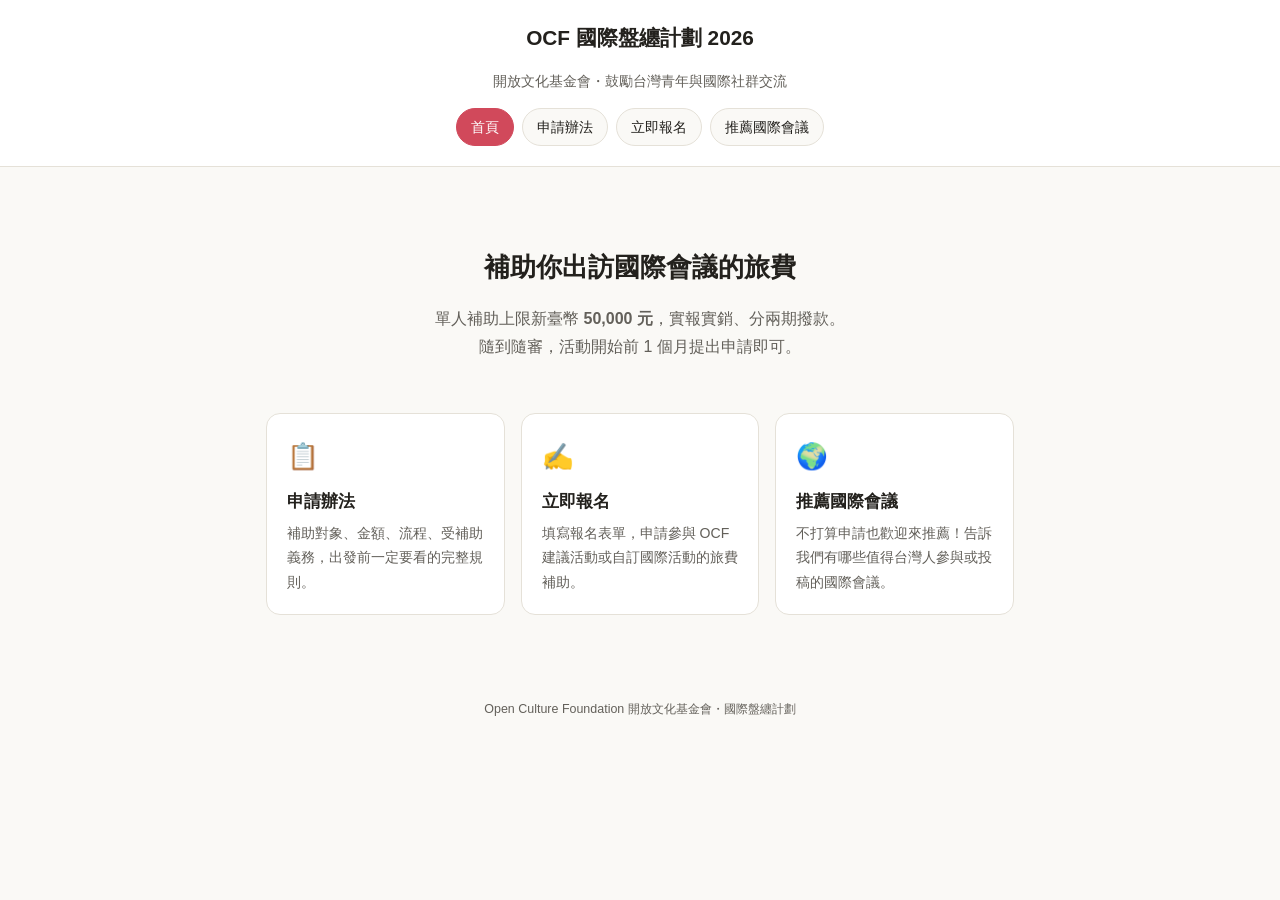
==== index.html @ a2ad6ebe "初版：國際盤纏計劃 2026 網站（首頁／申請辦法／報名／推薦）" ====
<!doctype html>
<html lang="zh-Hant">
<head>
<meta charset="utf-8" />
<meta name="viewport" content="width=device-width, initial-scale=1" />
<title>OCF 國際盤纏計劃 2026</title>
<link rel="stylesheet" href="style.css" />
</head>
<body>
  <header class="site-header">
    <h1>OCF 國際盤纏計劃 2026</h1>
    <p class="tagline">開放文化基金會・鼓勵台灣青年與國際社群交流</p>
    <nav class="site-nav">
      <a href="index.html" class="active">首頁</a>
      <a href="rules.html">申請辦法</a>
      <a href="apply.html">立即報名</a>
      <a href="recommend.html">推薦國際會議</a>
    </nav>
  </header>

  <main>
    <section class="hero">
      <h2>補助你出訪國際會議的旅費</h2>
      <p>單人補助上限新臺幣 <strong>50,000 元</strong>，實報實銷、分兩期撥款。<br />
      隨到隨審，活動開始前 1 個月提出申請即可。</p>
    </section>

    <div class="card-grid">
      <a class="card" href="rules.html">
        <div class="emoji">📋</div>
        <h3>申請辦法</h3>
        <p>補助對象、金額、流程、受補助義務，出發前一定要看的完整規則。</p>
      </a>
      <a class="card" href="apply.html">
        <div class="emoji">✍️</div>
        <h3>立即報名</h3>
        <p>填寫報名表單，申請參與 OCF 建議活動或自訂國際活動的旅費補助。</p>
      </a>
      <a class="card" href="recommend.html">
        <div class="emoji">🌍</div>
        <h3>推薦國際會議</h3>
        <p>不打算申請也歡迎來推薦！告訴我們有哪些值得台灣人參與或投稿的國際會議。</p>
      </a>
    </div>
  </main>

  <footer class="site-footer">
    Open Culture Foundation 開放文化基金會・國際盤纏計劃
  </footer>
</body>
</html>
---- style.css ----
:root {
  --bg: #faf9f6;
  --card-bg: #ffffff;
  --text: #23211d;
  --text-muted: #63605a;
  --accent: #d1495b;
  --accent-dark: #a8324a;
  --border: #e5e1d8;
  --max-width: 780px;
}

* {
  box-sizing: border-box;
}

body {
  margin: 0;
  background: var(--bg);
  color: var(--text);
  font-family: "Noto Sans TC", "PingFang TC", "Microsoft JhengHei", -apple-system, sans-serif;
  line-height: 1.75;
}

header.site-header {
  border-bottom: 1px solid var(--border);
  background: var(--card-bg);
  padding: 20px 16px;
  text-align: center;
}

header.site-header h1 {
  margin: 0 0 4px;
  font-size: 1.3rem;
}

header.site-header .tagline {
  color: var(--text-muted);
  font-size: 0.85rem;
}

nav.site-nav {
  display: flex;
  justify-content: center;
  gap: 8px;
  flex-wrap: wrap;
  margin-top: 14px;
}

nav.site-nav a {
  padding: 6px 14px;
  border-radius: 999px;
  border: 1px solid var(--border);
  color: var(--text);
  text-decoration: none;
  font-size: 0.88rem;
  background: var(--bg);
}

nav.site-nav a.active,
nav.site-nav a:hover {
  background: var(--accent);
  border-color: var(--accent);
  color: #fff;
}

main {
  max-width: var(--max-width);
  margin: 0 auto;
  padding: 32px 16px 64px;
}

.hero {
  text-align: center;
  padding: 24px 0 8px;
}

.hero h2 {
  font-size: 1.6rem;
  margin-bottom: 8px;
}

.hero p {
  color: var(--text-muted);
}

.card-grid {
  display: grid;
  grid-template-columns: repeat(auto-fit, minmax(200px, 1fr));
  gap: 16px;
  margin-top: 28px;
}

.card {
  background: var(--card-bg);
  border: 1px solid var(--border);
  border-radius: 14px;
  padding: 20px;
  text-decoration: none;
  color: var(--text);
  transition: transform 0.15s ease, box-shadow 0.15s ease;
}

.card:hover {
  transform: translateY(-2px);
  box-shadow: 0 8px 20px rgba(0, 0, 0, 0.06);
}

.card .emoji {
  font-size: 1.6rem;
}

.card h3 {
  margin: 8px 0 4px;
  font-size: 1.05rem;
}

.card p {
  margin: 0;
  color: var(--text-muted);
  font-size: 0.88rem;
}

.info-box {
  background: #fff7ec;
  border: 1px solid #f0dfb8;
  border-radius: 12px;
  padding: 16px 18px;
  margin: 20px 0;
  font-size: 0.92rem;
}

.event-table {
  width: 100%;
  border-collapse: collapse;
  margin: 16px 0 24px;
  font-size: 0.92rem;
}

.event-table th,
.event-table td {
  border: 1px solid var(--border);
  padding: 8px 10px;
  text-align: left;
}

.event-table th {
  background: #f2efe7;
}

.rules h2 {
  margin-top: 2.2em;
  border-left: 4px solid var(--accent);
  padding-left: 10px;
  font-size: 1.15rem;
}

.rules h3 {
  font-size: 1rem;
  color: var(--text);
}

.rules ul,
.rules ol {
  padding-left: 1.4em;
}

.rules li {
  margin-bottom: 6px;
}

.amount-highlight {
  display: inline-block;
  background: var(--accent);
  color: #fff;
  border-radius: 8px;
  padding: 2px 10px;
  font-weight: bold;
}

.disclaimer {
  margin-top: 32px;
  padding-top: 16px;
  border-top: 1px dashed var(--border);
  color: var(--text-muted);
  font-size: 0.82rem;
}

.form-embed-wrap iframe {
  width: 100%;
  min-height: 1400px;
  border: none;
  border-radius: 12px;
  background: #fff;
}

.fallback-link {
  display: block;
  text-align: center;
  margin-top: 12px;
  font-size: 0.85rem;
  color: var(--text-muted);
}

footer.site-footer {
  text-align: center;
  color: var(--text-muted);
  font-size: 0.78rem;
  padding: 20px 16px 40px;
}
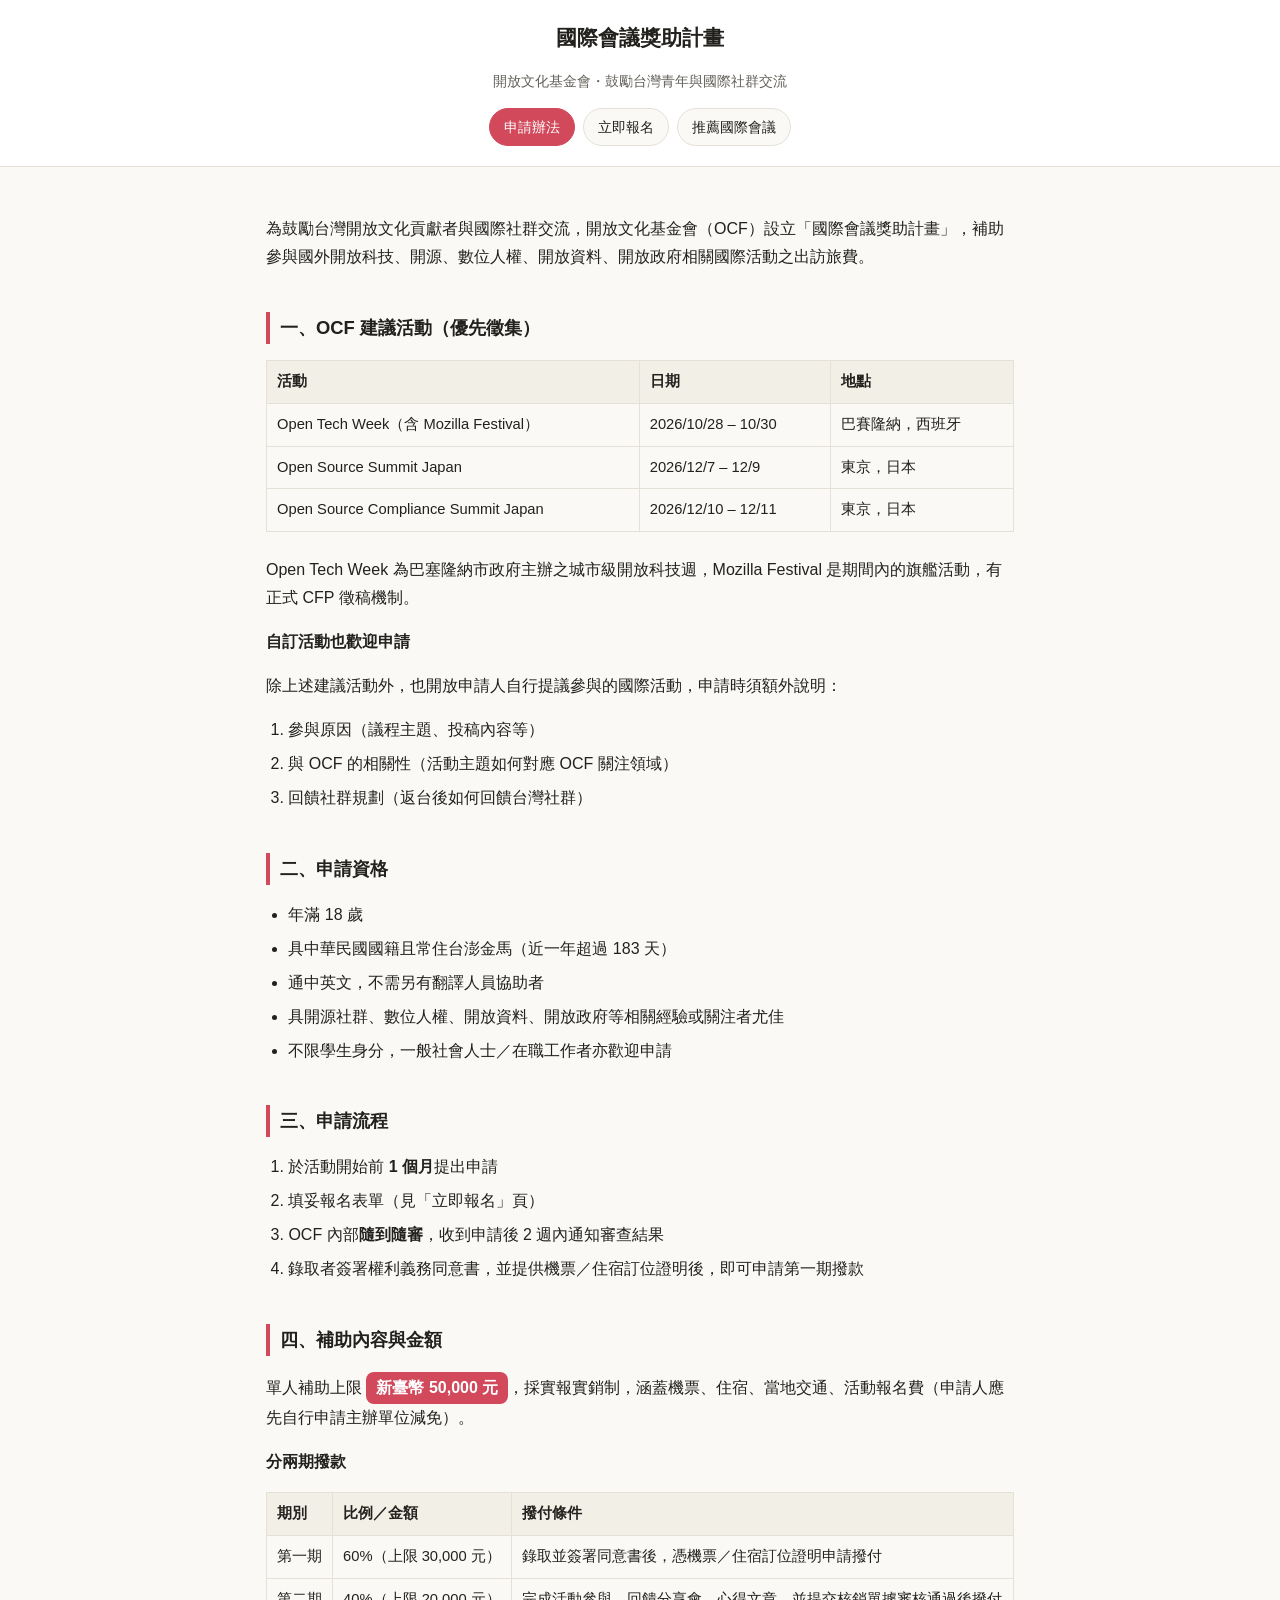
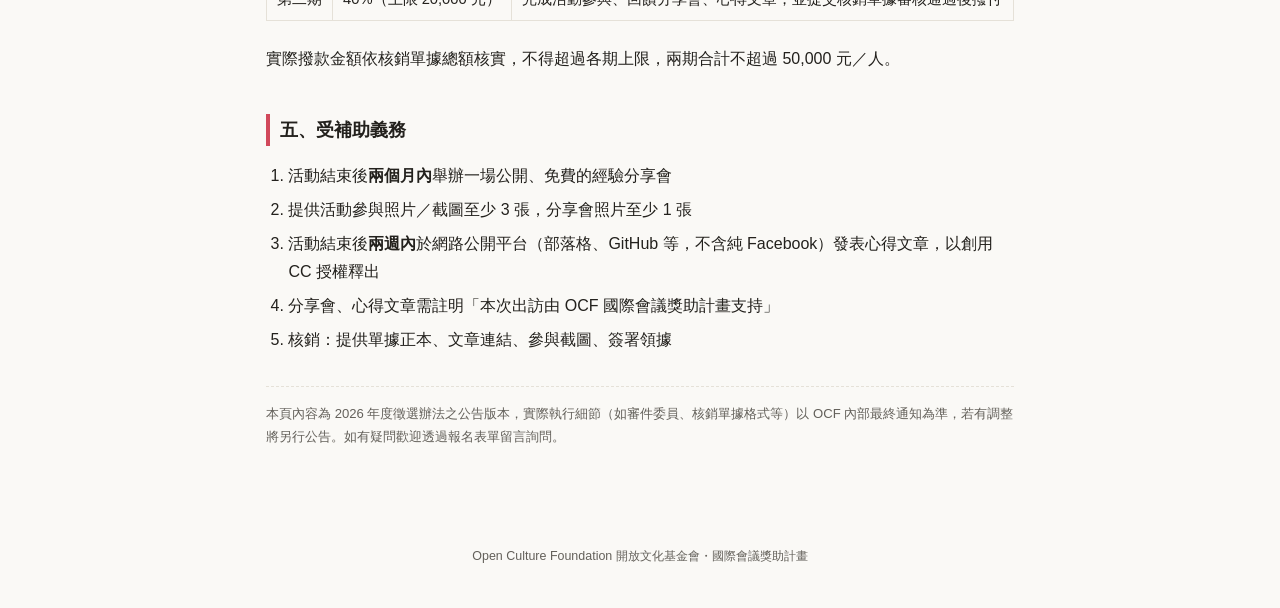
==== commit be538cb5: "改名為國際會議獎助計畫；拿掉獨立首頁，直接以申請辦法(index.html)為入口" ====
--- a/index.html
+++ b/index.html
@@ -3,49 +3,86 @@
 <head>
 <meta charset="utf-8" />
 <meta name="viewport" content="width=device-width, initial-scale=1" />
-<title>OCF 國際盤纏計劃 2026</title>
+<title>國際會議獎助計畫</title>
 <link rel="stylesheet" href="style.css" />
 </head>
 <body>
   <header class="site-header">
-    <h1>OCF 國際盤纏計劃 2026</h1>
+    <h1>國際會議獎助計畫</h1>
     <p class="tagline">開放文化基金會・鼓勵台灣青年與國際社群交流</p>
     <nav class="site-nav">
-      <a href="index.html" class="active">首頁</a>
-      <a href="rules.html">申請辦法</a>
+      <a href="index.html" class="active">申請辦法</a>
       <a href="apply.html">立即報名</a>
       <a href="recommend.html">推薦國際會議</a>
     </nav>
   </header>
 
-  <main>
-    <section class="hero">
-      <h2>補助你出訪國際會議的旅費</h2>
-      <p>單人補助上限新臺幣 <strong>50,000 元</strong>，實報實銷、分兩期撥款。<br />
-      隨到隨審，活動開始前 1 個月提出申請即可。</p>
-    </section>
+  <main class="rules">
+    <p>為鼓勵台灣開放文化貢獻者與國際社群交流，開放文化基金會（OCF）設立「國際會議獎助計畫」，補助參與國外開放科技、開源、數位人權、開放資料、開放政府相關國際活動之出訪旅費。</p>
 
-    <div class="card-grid">
-      <a class="card" href="rules.html">
-        <div class="emoji">📋</div>
-        <h3>申請辦法</h3>
-        <p>補助對象、金額、流程、受補助義務，出發前一定要看的完整規則。</p>
-      </a>
-      <a class="card" href="apply.html">
-        <div class="emoji">✍️</div>
-        <h3>立即報名</h3>
-        <p>填寫報名表單，申請參與 OCF 建議活動或自訂國際活動的旅費補助。</p>
-      </a>
-      <a class="card" href="recommend.html">
-        <div class="emoji">🌍</div>
-        <h3>推薦國際會議</h3>
-        <p>不打算申請也歡迎來推薦！告訴我們有哪些值得台灣人參與或投稿的國際會議。</p>
-      </a>
-    </div>
+    <h2>一、OCF 建議活動（優先徵集）</h2>
+    <table class="event-table">
+      <thead><tr><th>活動</th><th>日期</th><th>地點</th></tr></thead>
+      <tbody>
+        <tr><td>Open Tech Week（含 Mozilla Festival）</td><td>2026/10/28 – 10/30</td><td>巴賽隆納，西班牙</td></tr>
+        <tr><td>Open Source Summit Japan</td><td>2026/12/7 – 12/9</td><td>東京，日本</td></tr>
+        <tr><td>Open Source Compliance Summit Japan</td><td>2026/12/10 – 12/11</td><td>東京，日本</td></tr>
+      </tbody>
+    </table>
+    <p>Open Tech Week 為巴塞隆納市政府主辦之城市級開放科技週，Mozilla Festival 是期間內的旗艦活動，有正式 CFP 徵稿機制。</p>
+
+    <h3>自訂活動也歡迎申請</h3>
+    <p>除上述建議活動外，也開放申請人自行提議參與的國際活動，申請時須額外說明：</p>
+    <ol>
+      <li>參與原因（議程主題、投稿內容等）</li>
+      <li>與 OCF 的相關性（活動主題如何對應 OCF 關注領域）</li>
+      <li>回饋社群規劃（返台後如何回饋台灣社群）</li>
+    </ol>
+
+    <h2>二、申請資格</h2>
+    <ul>
+      <li>年滿 18 歲</li>
+      <li>具中華民國國籍且常住台澎金馬（近一年超過 183 天）</li>
+      <li>通中英文，不需另有翻譯人員協助者</li>
+      <li>具開源社群、數位人權、開放資料、開放政府等相關經驗或關注者尤佳</li>
+      <li>不限學生身分，一般社會人士／在職工作者亦歡迎申請</li>
+    </ul>
+
+    <h2>三、申請流程</h2>
+    <ol>
+      <li>於活動開始前 <strong>1 個月</strong>提出申請</li>
+      <li>填妥報名表單（見「立即報名」頁）</li>
+      <li>OCF 內部<strong>隨到隨審</strong>，收到申請後 2 週內通知審查結果</li>
+      <li>錄取者簽署權利義務同意書，並提供機票／住宿訂位證明後，即可申請第一期撥款</li>
+    </ol>
+
+    <h2>四、補助內容與金額</h2>
+    <p>單人補助上限 <span class="amount-highlight">新臺幣 50,000 元</span>，採實報實銷制，涵蓋機票、住宿、當地交通、活動報名費（申請人應先自行申請主辦單位減免）。</p>
+
+    <h3>分兩期撥款</h3>
+    <table class="event-table">
+      <thead><tr><th>期別</th><th>比例／金額</th><th>撥付條件</th></tr></thead>
+      <tbody>
+        <tr><td>第一期</td><td>60%（上限 30,000 元）</td><td>錄取並簽署同意書後，憑機票／住宿訂位證明申請撥付</td></tr>
+        <tr><td>第二期</td><td>40%（上限 20,000 元）</td><td>完成活動參與、回饋分享會、心得文章，並提交核銷單據審核通過後撥付</td></tr>
+      </tbody>
+    </table>
+    <p>實際撥款金額依核銷單據總額核實，不得超過各期上限，兩期合計不超過 50,000 元／人。</p>
+
+    <h2>五、受補助義務</h2>
+    <ol>
+      <li>活動結束後<strong>兩個月內</strong>舉辦一場公開、免費的經驗分享會</li>
+      <li>提供活動參與照片／截圖至少 3 張，分享會照片至少 1 張</li>
+      <li>活動結束後<strong>兩週內</strong>於網路公開平台（部落格、GitHub 等，不含純 Facebook）發表心得文章，以創用 CC 授權釋出</li>
+      <li>分享會、心得文章需註明「本次出訪由 OCF 國際會議獎助計畫支持」</li>
+      <li>核銷：提供單據正本、文章連結、參與截圖、簽署領據</li>
+    </ol>
+
+    <p class="disclaimer">本頁內容為 2026 年度徵選辦法之公告版本，實際執行細節（如審件委員、核銷單據格式等）以 OCF 內部最終通知為準，若有調整將另行公告。如有疑問歡迎透過報名表單留言詢問。</p>
   </main>
 
   <footer class="site-footer">
-    Open Culture Foundation 開放文化基金會・國際盤纏計劃
+    Open Culture Foundation 開放文化基金會・國際會議獎助計畫
   </footer>
 </body>
 </html>
--- a/style.css
+++ b/style.css
@@ -201,6 +201,133 @@
   color: var(--text-muted);
 }
 
+/* 原生表單樣式 */
+.gform {
+  background: var(--card-bg);
+  border: 1px solid var(--border);
+  border-radius: 14px;
+  padding: 24px;
+}
+
+.gform fieldset {
+  border: none;
+  padding: 0;
+  margin: 0 0 28px;
+}
+
+.gform fieldset legend {
+  font-weight: bold;
+  font-size: 1.02rem;
+  color: var(--accent-dark);
+  padding: 0 0 10px;
+  border-bottom: 1px solid var(--border);
+  width: 100%;
+  margin-bottom: 14px;
+}
+
+.gform .field {
+  margin-bottom: 18px;
+}
+
+.gform label.field-label {
+  display: block;
+  font-weight: 600;
+  margin-bottom: 6px;
+  font-size: 0.92rem;
+}
+
+.gform label.field-label .required {
+  color: var(--accent);
+  margin-left: 3px;
+}
+
+.gform input[type="text"],
+.gform input[type="email"],
+.gform input[type="url"],
+.gform textarea {
+  width: 100%;
+  padding: 10px 12px;
+  border: 1px solid var(--border);
+  border-radius: 8px;
+  font-family: inherit;
+  font-size: 0.95rem;
+  background: var(--bg);
+  color: var(--text);
+}
+
+.gform input:focus,
+.gform textarea:focus {
+  outline: 2px solid var(--accent);
+  outline-offset: 1px;
+}
+
+.gform textarea {
+  min-height: 90px;
+  resize: vertical;
+}
+
+.gform .choice-option {
+  display: flex;
+  align-items: flex-start;
+  gap: 8px;
+  padding: 6px 0;
+  font-size: 0.92rem;
+  cursor: pointer;
+}
+
+.gform .choice-option input {
+  margin-top: 3px;
+}
+
+.gform .submit-row {
+  display: flex;
+  align-items: center;
+  gap: 14px;
+  margin-top: 24px;
+}
+
+.gform button[type="submit"] {
+  background: var(--accent);
+  color: #fff;
+  border: none;
+  border-radius: 999px;
+  padding: 12px 28px;
+  font-size: 0.98rem;
+  cursor: pointer;
+}
+
+.gform button[type="submit"]:hover {
+  background: var(--accent-dark);
+}
+
+.gform button[type="submit"]:disabled {
+  opacity: 0.6;
+  cursor: not-allowed;
+}
+
+.submit-status {
+  font-size: 0.88rem;
+  color: var(--text-muted);
+}
+
+.success-box {
+  display: none;
+  background: #eef7ee;
+  border: 1px solid #b9dab9;
+  border-radius: 12px;
+  padding: 20px;
+  text-align: center;
+  font-size: 0.95rem;
+}
+
+.success-box.show {
+  display: block;
+}
+
+.gform.hide-after-submit {
+  display: none;
+}
+
 footer.site-footer {
   text-align: center;
   color: var(--text-muted);
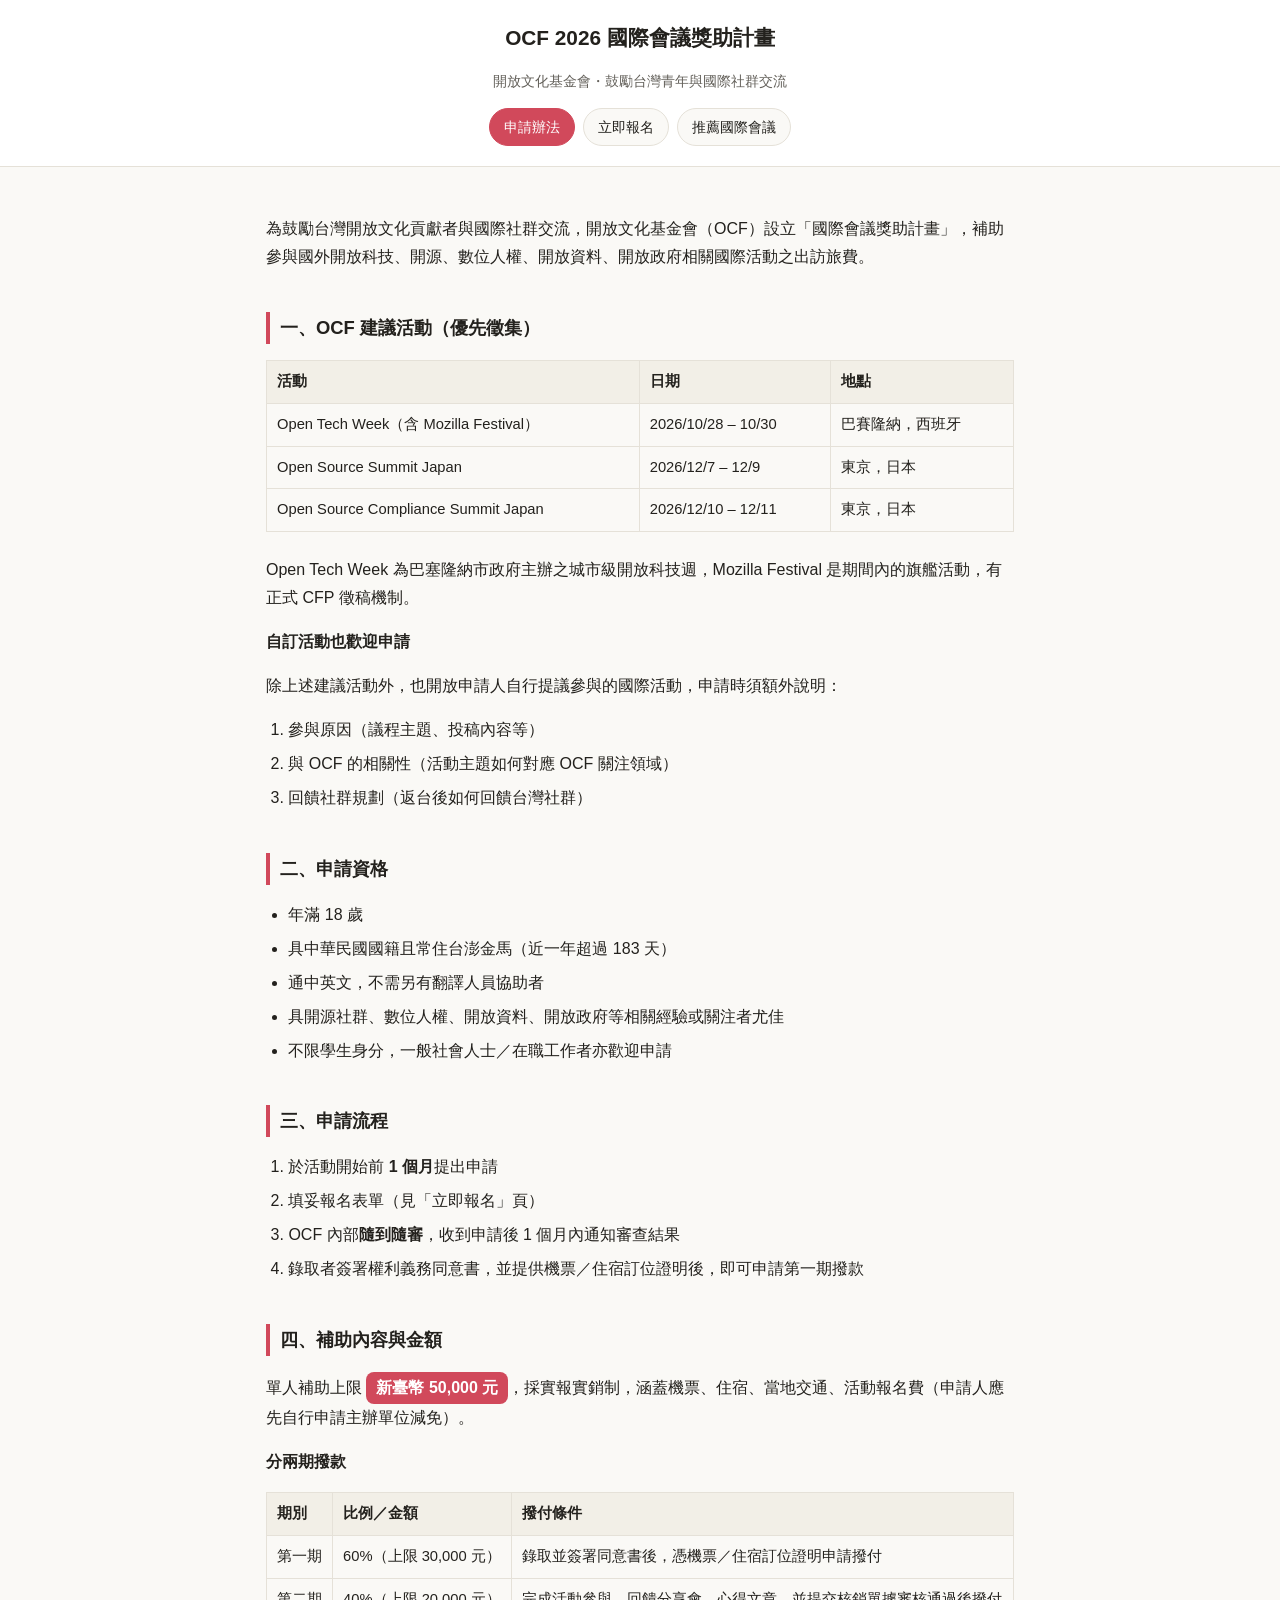
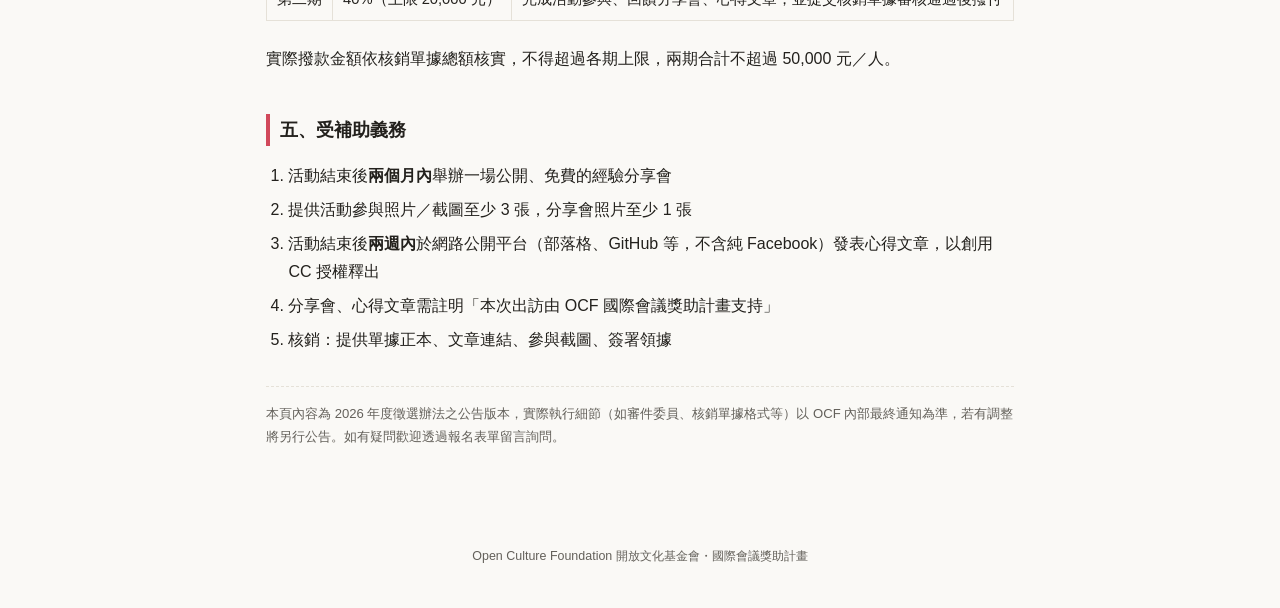
==== commit 51fba269: "標題調整為 OCF 2026 國際會議獎助計畫；審查通知時限改為 1 個月內" ====
--- a/index.html
+++ b/index.html
@@ -3,12 +3,12 @@
 <head>
 <meta charset="utf-8" />
 <meta name="viewport" content="width=device-width, initial-scale=1" />
-<title>國際會議獎助計畫</title>
+<title>OCF 2026 國際會議獎助計畫</title>
 <link rel="stylesheet" href="style.css" />
 </head>
 <body>
   <header class="site-header">
-    <h1>國際會議獎助計畫</h1>
+    <h1>OCF 2026 國際會議獎助計畫</h1>
     <p class="tagline">開放文化基金會・鼓勵台灣青年與國際社群交流</p>
     <nav class="site-nav">
       <a href="index.html" class="active">申請辦法</a>
@@ -52,7 +52,7 @@
     <ol>
       <li>於活動開始前 <strong>1 個月</strong>提出申請</li>
       <li>填妥報名表單（見「立即報名」頁）</li>
-      <li>OCF 內部<strong>隨到隨審</strong>，收到申請後 2 週內通知審查結果</li>
+      <li>OCF 內部<strong>隨到隨審</strong>，收到申請後 1 個月內通知審查結果</li>
       <li>錄取者簽署權利義務同意書，並提供機票／住宿訂位證明後，即可申請第一期撥款</li>
     </ol>
 
